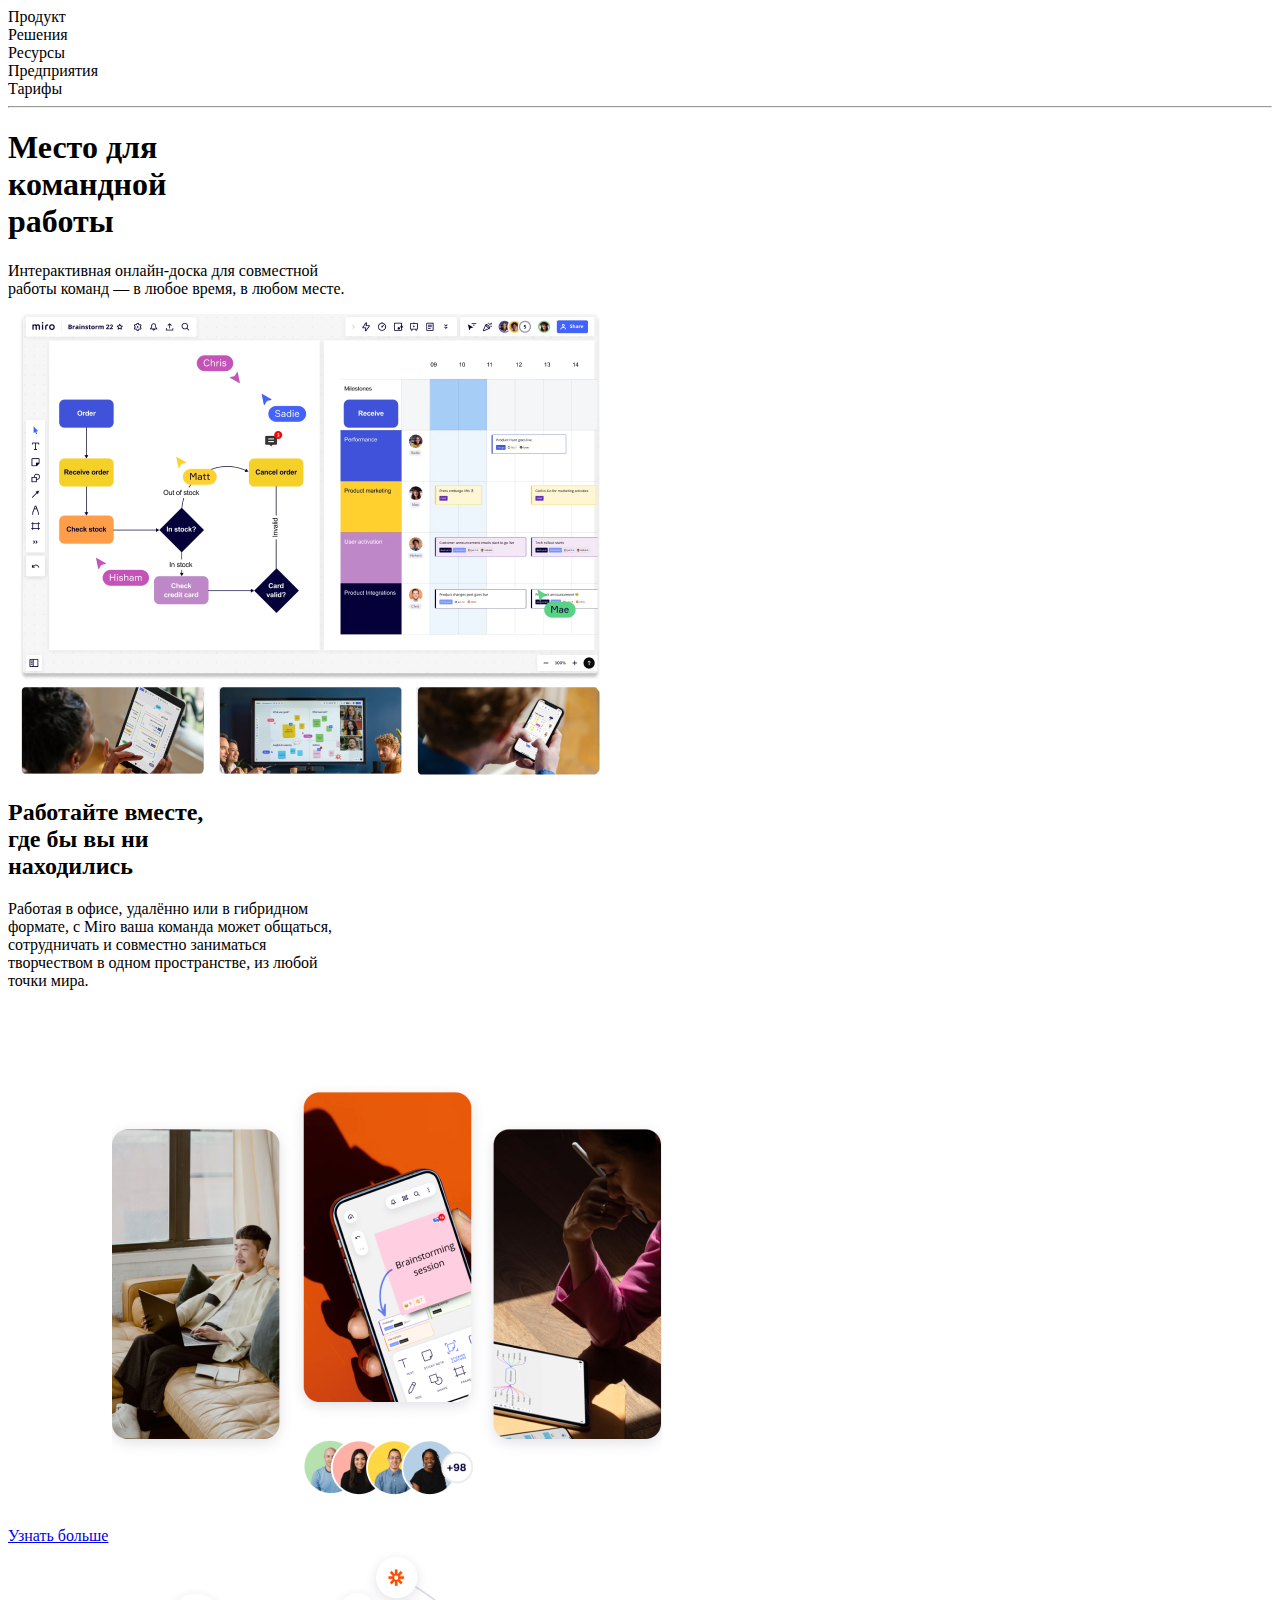
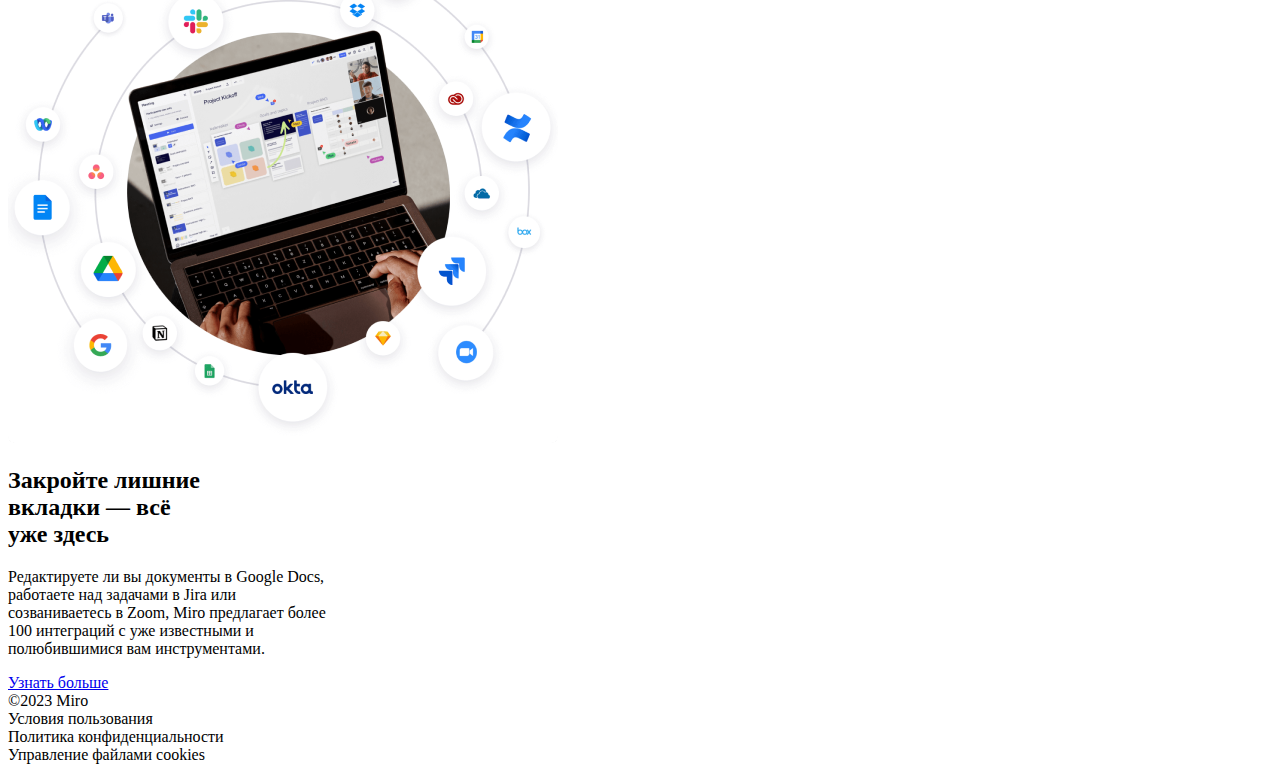
==== project1/index.html @ d27841b9 "Добавлен первый проект" ====
<!DOCTYPE html>
<html lang="ru">

<head>
	<meta charset="UTF-8">
	<meta name="viewport" content="width=device-width, initial-scale=1.0">
	<title>Miro Project</title>
</head>

<body>
	<header>
		<nav>
			<li><a href="#"></a>Продукт</li>
			<li><a href="#"></a>Решения</li>
			<li><a href="#"></a>Ресурсы</li>
			<li><a href="#"></a>Предприятия</li>
			<li><a href="#"></a>Тарифы</li>
		</nav>
	</header>
	<hr>
	<main>
	<section>
		<h1>Место для <br>командной <br>работы</h1>
		<p>Интерактивная онлайн-доска для совместной <br> работы команд — в любое время, в любом месте.</p>
		<img src="./img/image1.png" alt="Картинка Git">
	</section>
	<section>
		<h2>Работайте вместе,<br> где бы вы ни <br>находились</h2>
		<p>Работая в офисе, удалённо или в гибридном <br> формате, с Miro ваша команда может общаться,<br> сотрудничать и совместно
		заниматься <br>творчеством в одном пространстве, из любой <br>точки мира.</p>
		<a href="#">Узнать больше</a>
		<img src="./img/image2.png" alt="Картинка Работа Удаленно">
	</section>
	<section>
		<img src="./img/image3.png" alt="Картинка ноутбука">
		<h2>Закройте лишние <br>вкладки — всё <br>уже здесь</h2>
		<p>Редактируете ли вы документы в Google Docs,<br> работаете над задачами в Jira или<br> созваниваетесь в Zoom, Miro предлагает
		более <br>100 интеграций с уже известными и <br>полюбившимися вам инструментами.</p>
		<a href="#">Узнать больше</a>
	</section>
	</main>
	<footer>
		<span>&copy;2023 Miro</span> 
		<nav>
			<li><a href="#"></a>Условия пользования</li>
			<li><a href="#"></a>Политика конфиденциальности</li>
			<li><a href="#"></a>Управление файлами cookies</li>
		</nav>
	</footer>

</body>

</html>
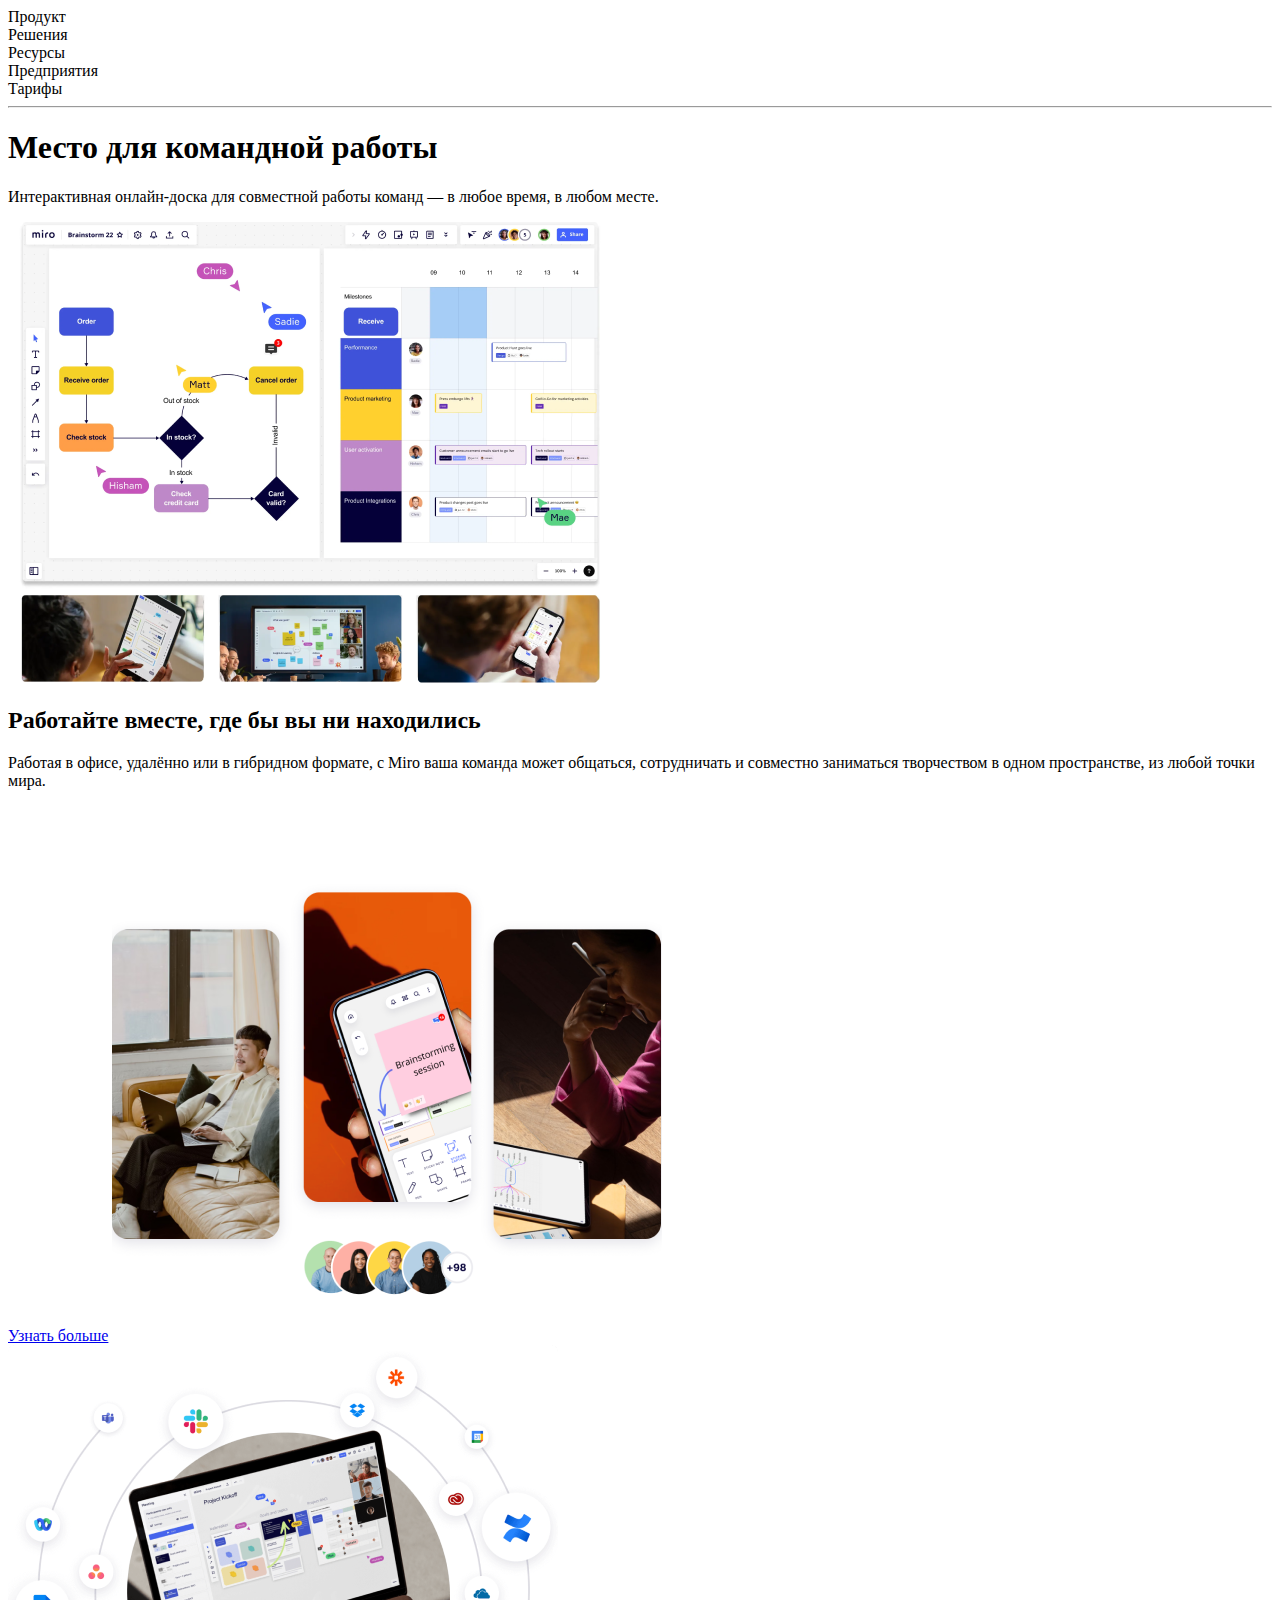
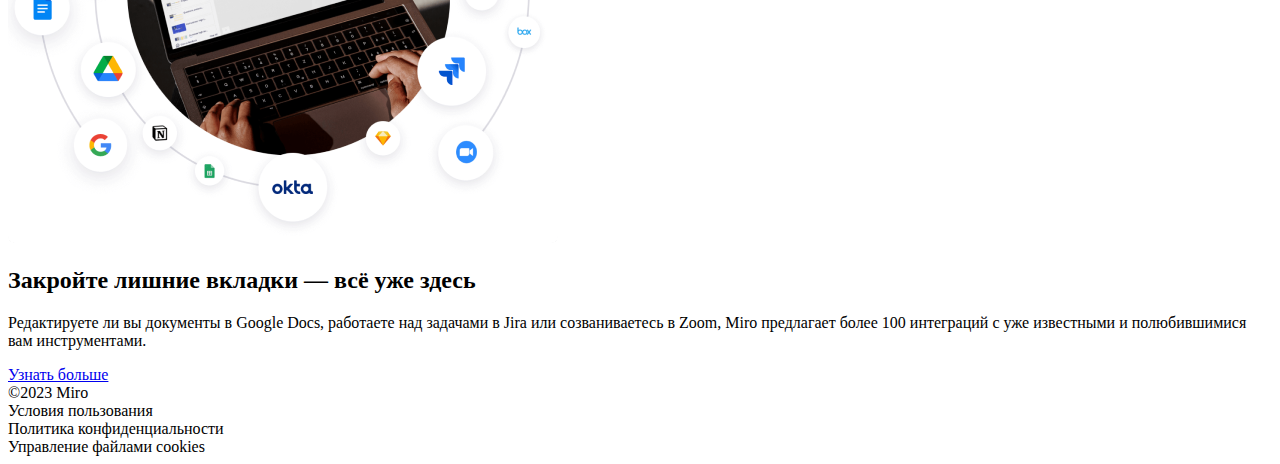
==== commit f447fc7b: "Убраны все br из кода" ====
--- a/project1/index.html
+++ b/project1/index.html
@@ -20,22 +20,22 @@
 	<hr>
 	<main>
 	<section>
-		<h1>Место для <br>командной <br>работы</h1>
-		<p>Интерактивная онлайн-доска для совместной <br> работы команд — в любое время, в любом месте.</p>
+		<h1>Место для командной работы</h1>
+		<p>Интерактивная онлайн-доска для совместной  работы команд — в любое время, в любом месте.</p>
 		<img src="./img/image1.png" alt="Картинка Git">
 	</section>
 	<section>
-		<h2>Работайте вместе,<br> где бы вы ни <br>находились</h2>
-		<p>Работая в офисе, удалённо или в гибридном <br> формате, с Miro ваша команда может общаться,<br> сотрудничать и совместно
-		заниматься <br>творчеством в одном пространстве, из любой <br>точки мира.</p>
+		<h2>Работайте вместе, где бы вы ни находились</h2>
+		<p>Работая в офисе, удалённо или в гибридном  формате, с Miro ваша команда может общаться, сотрудничать и совместно
+		заниматься творчеством в одном пространстве, из любой точки мира.</p>
 		<a href="#">Узнать больше</a>
 		<img src="./img/image2.png" alt="Картинка Работа Удаленно">
 	</section>
 	<section>
 		<img src="./img/image3.png" alt="Картинка ноутбука">
-		<h2>Закройте лишние <br>вкладки — всё <br>уже здесь</h2>
-		<p>Редактируете ли вы документы в Google Docs,<br> работаете над задачами в Jira или<br> созваниваетесь в Zoom, Miro предлагает
-		более <br>100 интеграций с уже известными и <br>полюбившимися вам инструментами.</p>
+		<h2>Закройте лишние вкладки — всё уже здесь</h2>
+		<p>Редактируете ли вы документы в Google Docs, работаете над задачами в Jira или созваниваетесь в Zoom, Miro предлагает
+		более 100 интеграций с уже известными и полюбившимися вам инструментами.</p>
 		<a href="#">Узнать больше</a>
 	</section>
 	</main>
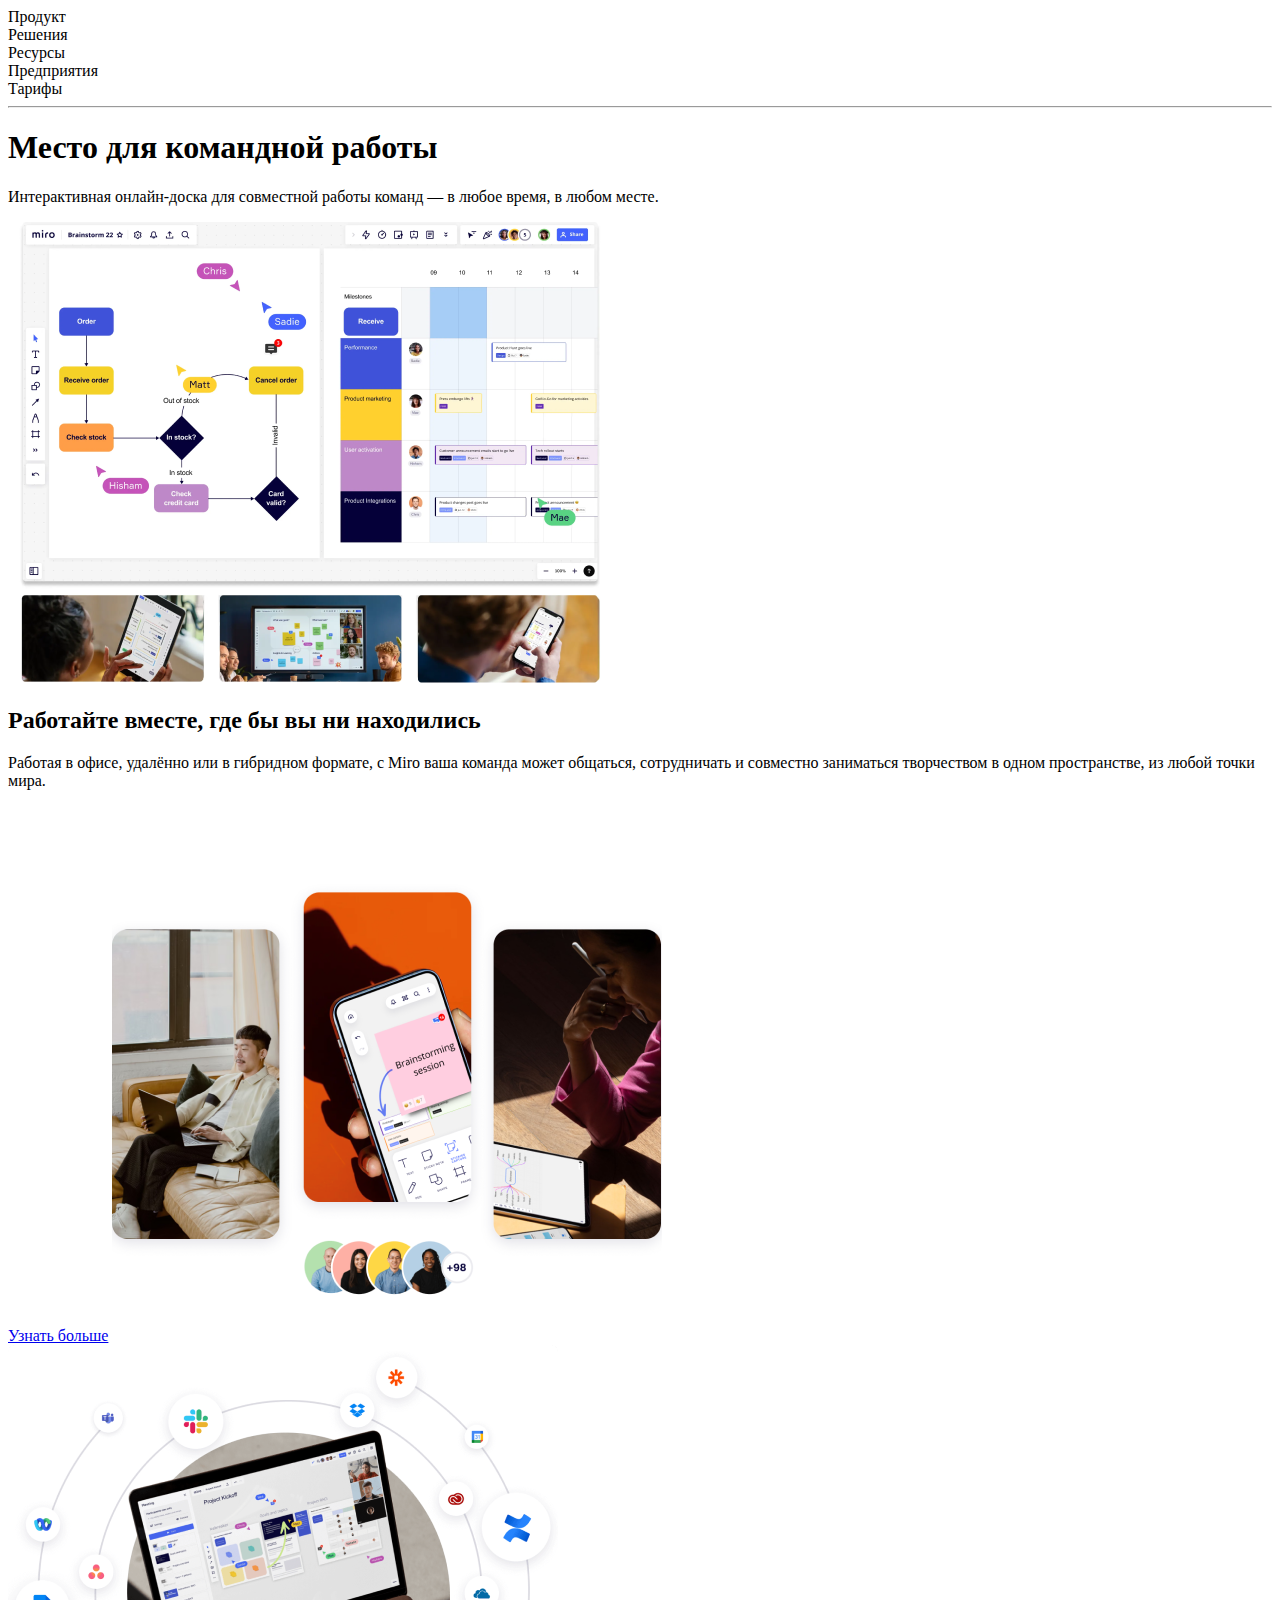
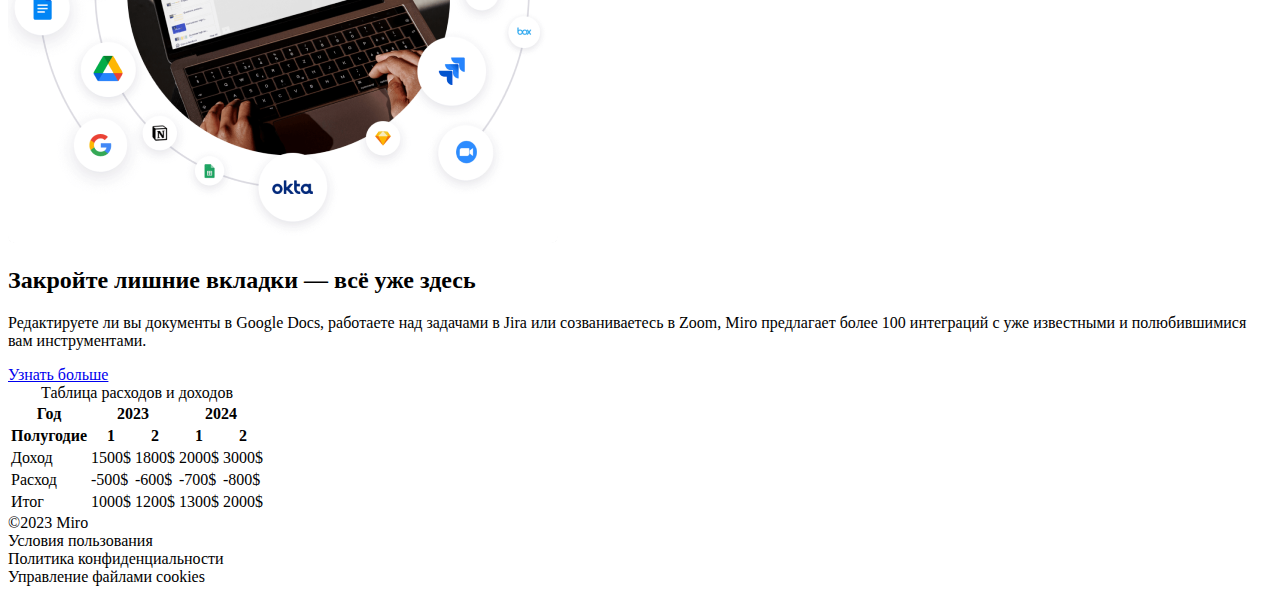
==== commit 50ed358c: "Добавлена разметка таблицы" ====
--- a/project1/index.html
+++ b/project1/index.html
@@ -38,6 +38,51 @@
 		более 100 интеграций с уже известными и полюбившимися вам инструментами.</p>
 		<a href="#">Узнать больше</a>
 	</section>
+
+	<section>
+		<table>
+			<caption>Таблица расходов и доходов</caption>
+				<thead>
+					<tr>
+						<th>Год</th>
+						<th colspan='2'>2023</th>
+						<th colspan='2'>2024</th>
+					</tr>
+					<tr>
+						<th>Полугодие</th>
+						<th>1</th>
+						<th>2</th>
+						<th>1</th>
+						<th>2</th>
+					</tr>
+				</thead>
+				<tbody>
+					<tr>
+						<td>Доход</td>
+						<td>1500$</td>
+						<td>1800$</td>
+						<td>2000$</td>
+						<td>3000$</td>
+					</tr>
+					<tr>
+						<td>Расход</td>
+						<td>-500$</td>
+						<td>-600$</td>
+						<td>-700$</td>
+						<td>-800$</td>
+					</tr>
+				</tbody>
+				<tfoot>
+					<tr>
+						<td>Итог</td>
+						<td>1000$</td>
+						<td>1200$</td>
+						<td>1300$</td>
+						<td>2000$</td>
+					</tr>
+				</tfoot>
+		</table>
+	</section>
 	</main>
 	<footer>
 		<span>&copy;2023 Miro</span> 
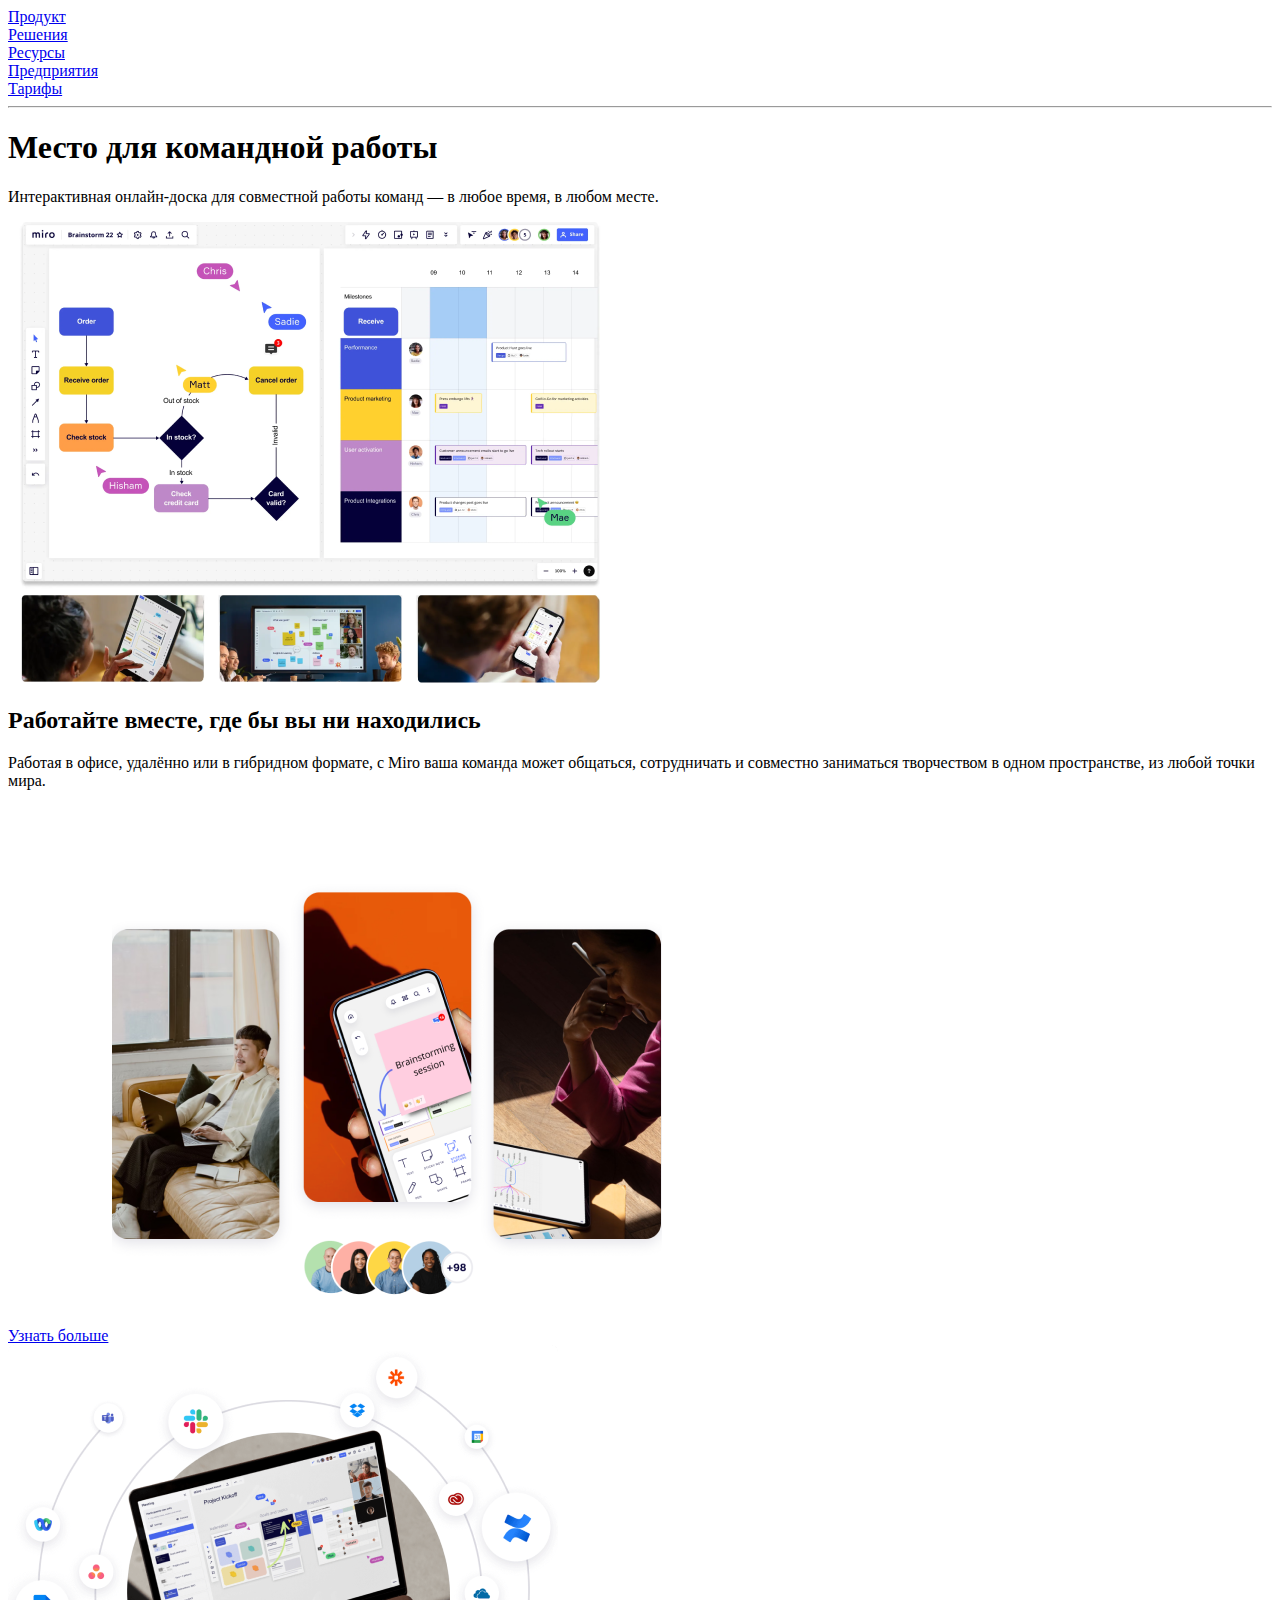
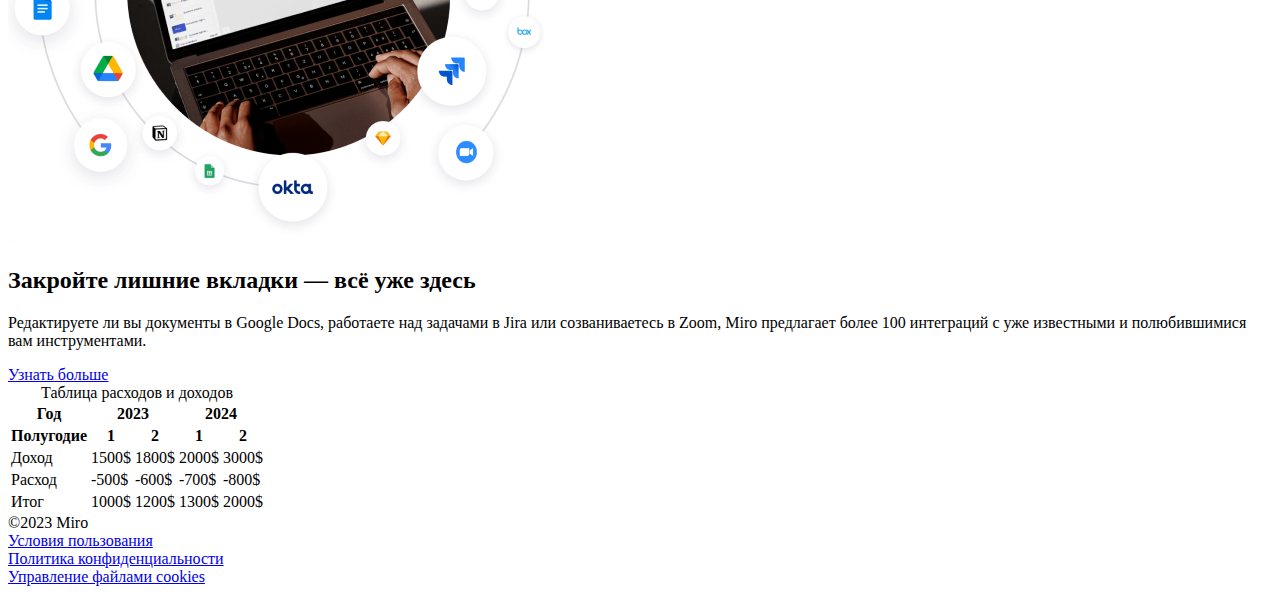
==== commit b2568c38: "Добавлена форма с поиском на яндекс" ====
--- a/project1/index.html
+++ b/project1/index.html
@@ -10,11 +10,11 @@
 <body>
 	<header>
 		<nav>
-			<li><a href="#"></a>Продукт</li>
-			<li><a href="#"></a>Решения</li>
-			<li><a href="#"></a>Ресурсы</li>
-			<li><a href="#"></a>Предприятия</li>
-			<li><a href="#"></a>Тарифы</li>
+			<li><a href="#">Продукт</a></li>
+			<li><a href="#">Решения</a></li>
+			<li><a href="#">Ресурсы</a></li>
+			<li><a href="#">Предприятия</a></li>
+			<li><a href="#">Тарифы</a></li>
 		</nav>
 	</header>
 	<hr>
@@ -87,9 +87,9 @@
 	<footer>
 		<span>&copy;2023 Miro</span> 
 		<nav>
-			<li><a href="#"></a>Условия пользования</li>
-			<li><a href="#"></a>Политика конфиденциальности</li>
-			<li><a href="#"></a>Управление файлами cookies</li>
+			<li><a href="#">Условия пользования</a></li>
+			<li><a href="#">Политика конфиденциальности</a></li>
+			<li><a href="#">Управление файлами cookies</a></li>
 		</nav>
 	</footer>
 
